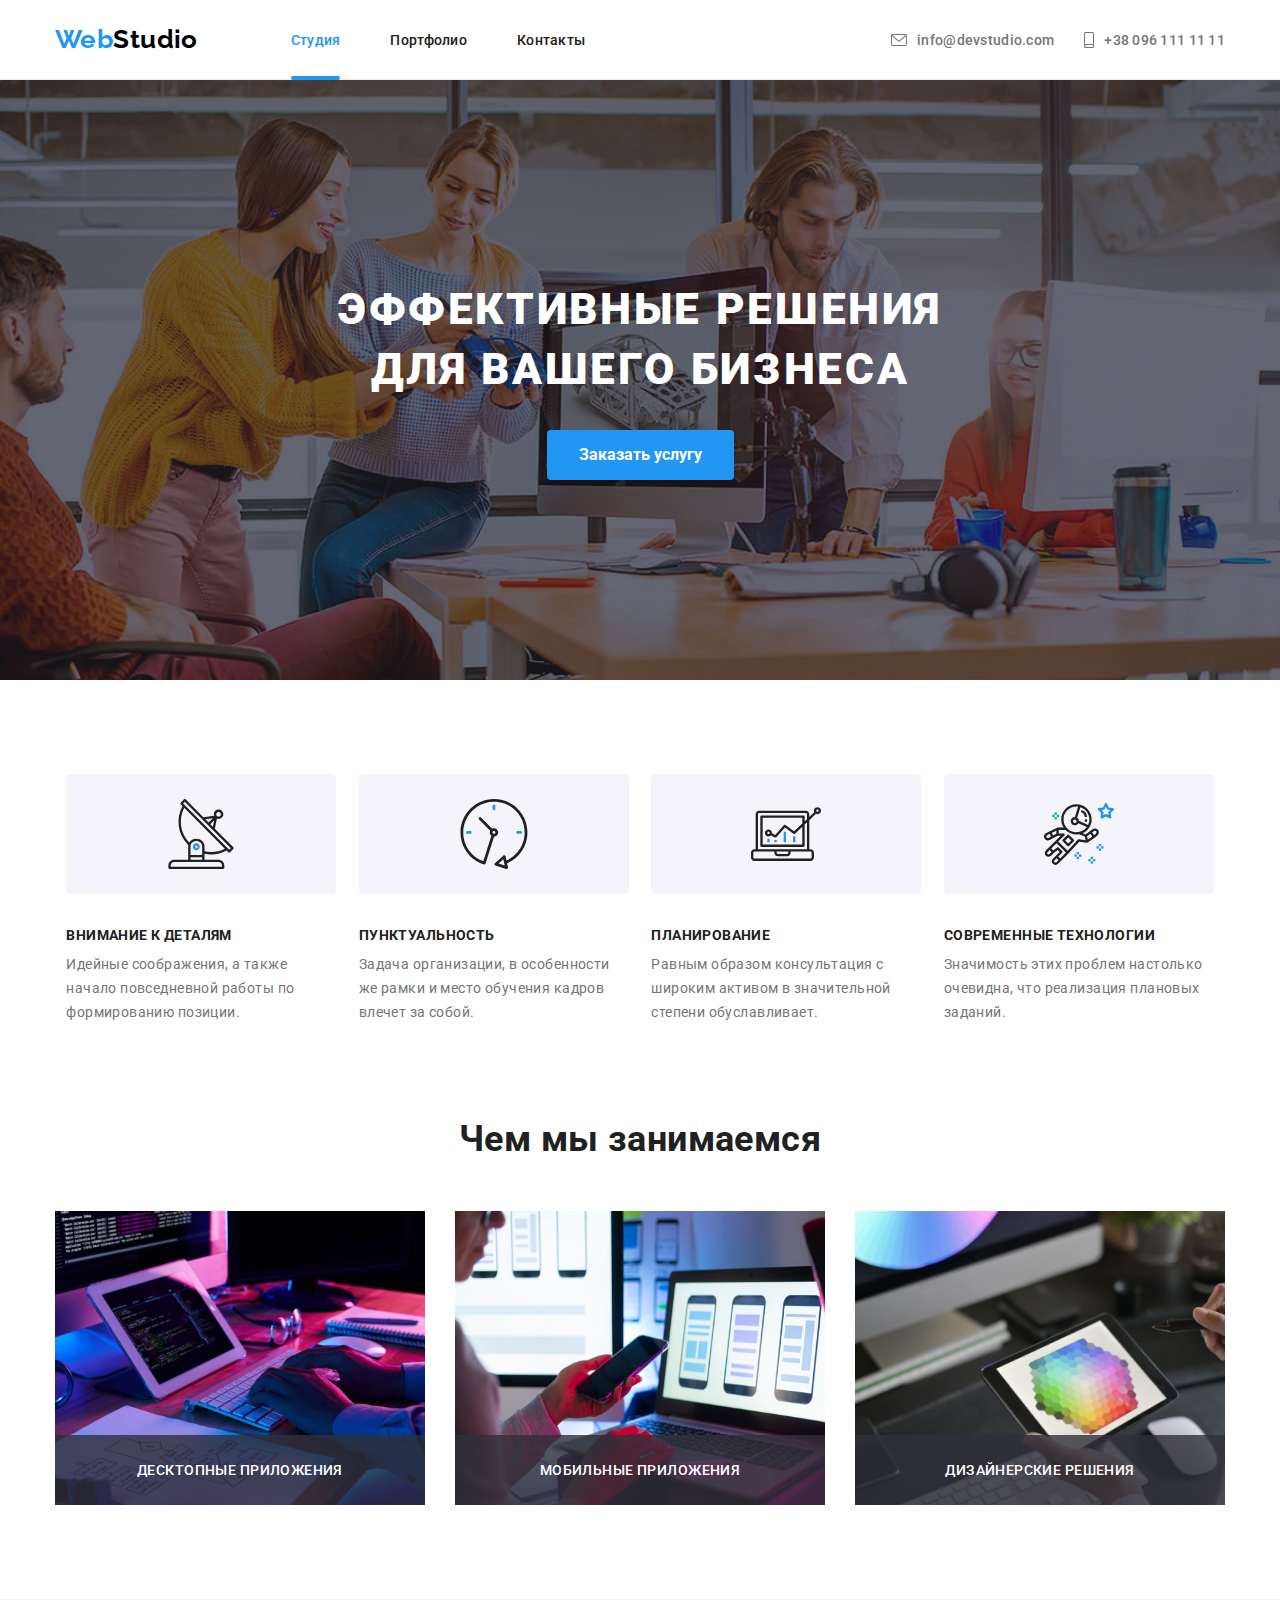
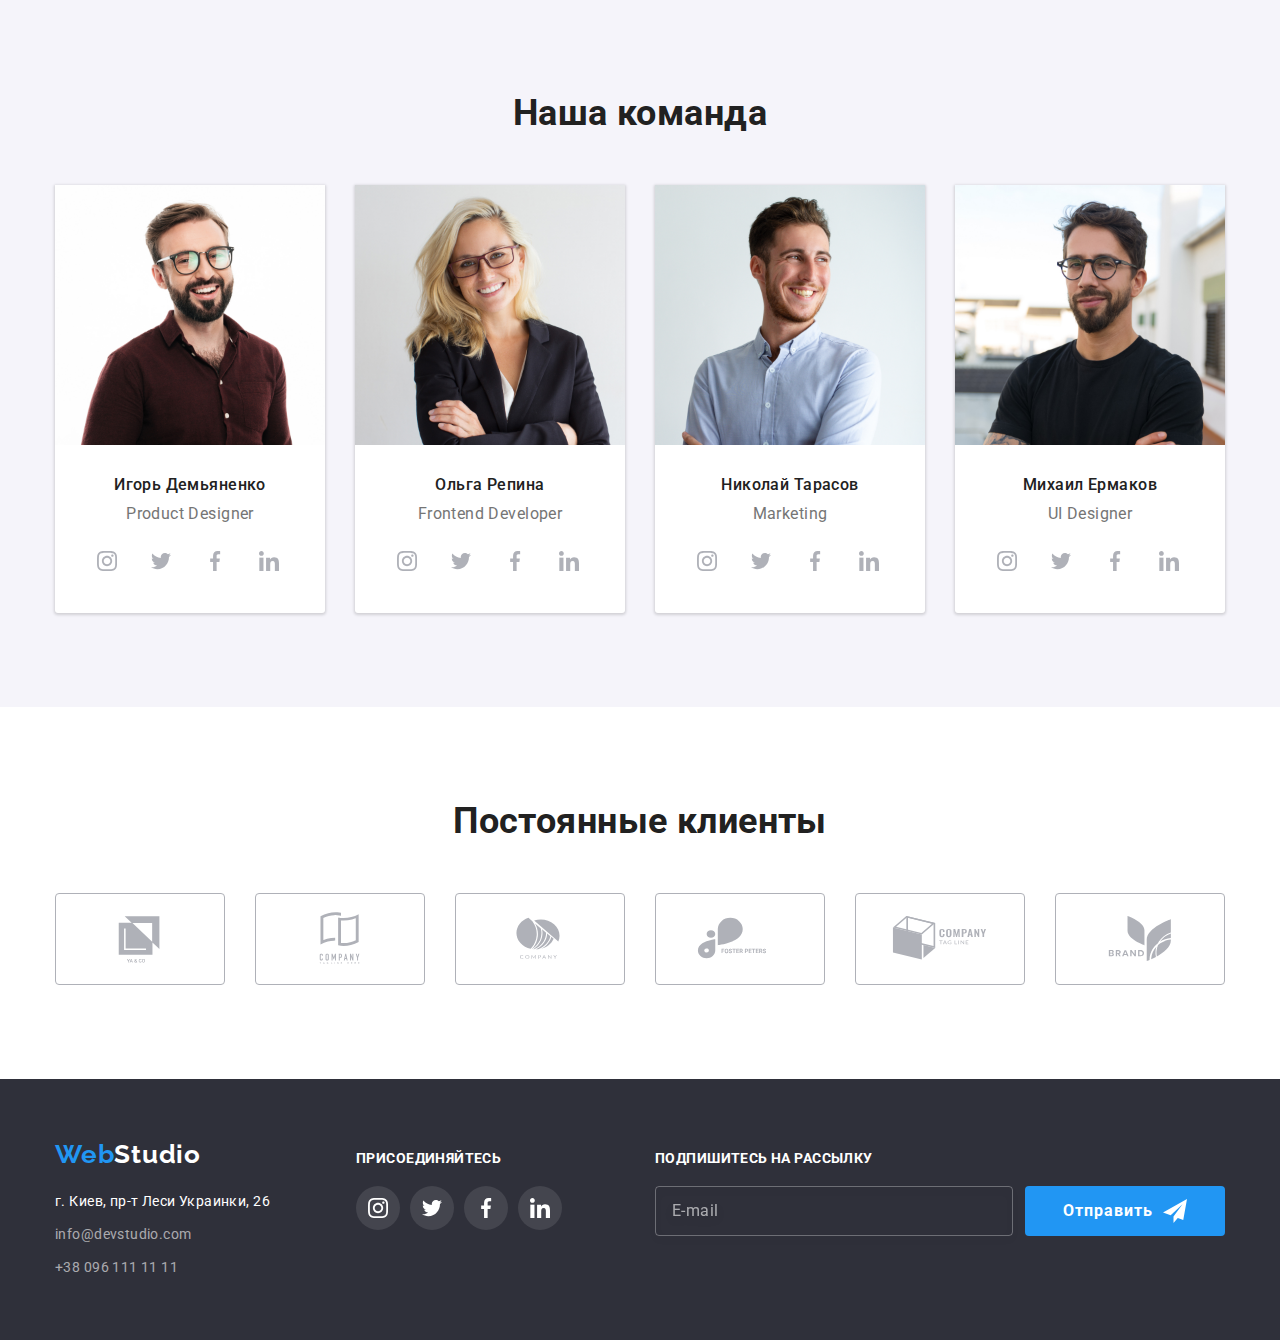
==== index.html @ 0149a763 "ДЗ№7" ====
<!DOCTYPE html>
<html lang="ru">
   <head>
      <meta charset="UTF-8" />
      <meta http-equiv="X-UA-Compatible" content="IE=edge" />
      <meta name="viewport" content="width=device-width, initial-scale=1.0" />
      <title>studio</title>
      <link rel="stylesheet" href="css/modern-normalize.css" />
      <link rel="preconnect" href="https://fonts.gstatic.com" />
      <link
         href="https://fonts.googleapis.com/css2?family=Raleway:wght@700&family=Roboto:wght@400;500;700;900&display=swap"
         rel="stylesheet"
      />

      <link rel="stylesheet" href="css/style.css" />
   </head>

   <body>
      <!--HEADER-->
      <header class="header-part">
         <div class="container">
            <!--logo WebStudio and Site navigation-->

            <a class="logo-link" href=""
               ><span class="blue-logo-part">Web</span>Studio</a
            >

            <nav>
               <ul class="navigation-list">
                  <li>
                     <a href="" class="active pseudo">Студия</a>
                  </li>

                  <li>
                     <a href="./portfolio.html">Портфолио</a>
                  </li>
                  <li>
                     <a href="#contacts">Контакты</a>
                  </li>
               </ul>
            </nav>
            <!--contacts-->

            <ul class="contacts-list">
               <li class="contacts-list-item">
                  <a href="mailto:info@devstudio.com" class="contacts-list-link"
                     ><svg class="contact-icon" width="16" height="12">
                        <use
                           href="./images/symbol-defs.svg#icon-mail"
                        ></use></svg
                     >info@devstudio.com</a
                  >
               </li>
               <li class="contacts-list-item">
                  <a href="tel:+380961111111" class="contacts-list-link"
                     ><svg class="contact-icon" width="10" height="16">
                        <use
                           href="./images/symbol-defs.svg#icon-smartphone"
                        ></use></svg
                     >+38 096 111 11 11</a
                  >
               </li>
            </ul>
         </div>
      </header>

      <!--MAIN-->
      <!--hero-->
      <main>
         <section class="hero-part">
            <div class="container">
               <h1 class="hero-header">
                  Эффективные решения для вашего бизнеса
               </h1>
               <button class="hero-button" type="button" data-modal-open>
                  Заказать услугу
               </button>
            </div>
         </section>

         <section class="features-part">
            <div class="container">
               <!--feature list-->
               <h2 class="visually-hidden">Особенности</h2>
               <!--заголовок скрыть в оформлении-->
               <ul>
                  <li>
                     <svg class="contact-icon" width="270" height="120">
                        <use href="./images/symbol-defs.svg#icon-antena"></use>
                     </svg>
                     <h3>Внимание к деталям</h3>
                     <p>
                        Идейные соображения, а также начало повседневной работы
                        по формированию позиции.
                     </p>
                  </li>
                  <li>
                     <svg class="contact-icon" width="270" height="120">
                        <use href="./images/symbol-defs.svg#icon-clock"></use>
                     </svg>
                     <h3>Пунктуальность</h3>
                     <p>
                        Задача организации, в особенности же рамки и место
                        обучения кадров влечет за собой.
                     </p>
                  </li>
                  <li>
                     <svg class="contact-icon" width="270" height="120">
                        <use href="./images/symbol-defs.svg#icon-laptop"></use>
                     </svg>
                     <h3>Планирование</h3>
                     <p>
                        Равным образом консультация с широким активом в
                        значительной степени обуславливает.
                     </p>
                  </li>
                  <li>
                     <svg class="contact-icon" width="270" height="120">
                        <use
                           href="./images/symbol-defs.svg#icon-astronaut"
                        ></use>
                     </svg>
                     <h3>Современные технологии</h3>
                     <p>
                        Значимость этих проблем настолько очевидна, что
                        реализация плановых заданий.
                     </p>
                  </li>
               </ul>
            </div>
         </section>
         <!--What we do-->
         <section class="business-part">
            <div class="container">
               <h2>Чем мы занимаемся</h2>
               <ul>
                  <li class="business-box">
                     <img
                        src="./images/box1.jpg"
                        width="370"
                        height="294"
                        alt="desk"
                     />
                     <h3>Десктопные приложения</h3>
                  </li>

                  <li class="business-box">
                     <img
                        src="./images/box2.jpeg"
                        width="370"
                        height="294"
                        alt="phone"
                     />
                     <h3>Мобильные приложения</h3>
                  </li>
                  <li class="business-box">
                     <img
                        src="./images/box3.jpg"
                        width="370"
                        height="294"
                        alt="tablet"
                     />
                     <h3>Дизайнерские решения</h3>
                  </li>
               </ul>
            </div>
         </section>
         <!--our team-->
         <section class="our-team">
            <div class="container">
               <h2>Наша команда</h2>
               <ul>
                  <li class="our-team-item">
                     <img
                        src="images/photo1.jpg"
                        width="270"
                        height="260"
                        alt="teammate1"
                     />
                     <div class="card-description">
                        <h3>Игорь Демьяненко</h3>
                        <p>Product Designer</p>
                        <ul>
                           <li class="team-social-item">
                              <a href="" class="team-social-link"
                                 ><svg class="team-social-icon">
                                    <use
                                       href="./images/symbol-defs.svg#icon-instagram"
                                    ></use></svg
                              ></a>
                           </li>
                           <li class="team-social-item">
                              <a href="" class="team-social-link"
                                 ><svg class="team-social-icon">
                                    <use
                                       href="./images/symbol-defs.svg#icon-twitter"
                                    ></use></svg
                              ></a>
                           </li>
                           <li class="team-social-item">
                              <a class="team-social-link" href=""
                                 ><svg class="team-social-icon">
                                    <use
                                       href="./images/symbol-defs.svg#icon-facebook-1"
                                    ></use></svg
                              ></a>
                           </li>
                           <li class="team-social-item">
                              <a href="" class="team-social-link"
                                 ><svg class="team-social-icon">
                                    <use
                                       href="./images/symbol-defs.svg#icon-linkedin"
                                    ></use></svg
                              ></a>
                           </li>
                        </ul>
                     </div>
                  </li>
                  <li class="our-team-item">
                     <img
                        src="images/photo2.jpg"
                        width="270"
                        height="260"
                        alt="teammate2"
                     />
                     <div class="card-description">
                        <h3>Ольга Репина</h3>
                        <p>Frontend Developer</p>
                        <ul>
                           <li class="team-social-item">
                              <a href="" class="team-social-link"
                                 ><svg class="team-social-icon">
                                    <use
                                       href="./images/symbol-defs.svg#icon-instagram"
                                    ></use></svg
                              ></a>
                           </li>
                           <li class="team-social-item">
                              <a href="" class="team-social-link"
                                 ><svg class="team-social-icon">
                                    <use
                                       href="./images/symbol-defs.svg#icon-twitter"
                                    ></use></svg
                              ></a>
                           </li>
                           <li class="team-social-item">
                              <a href="" class="team-social-link"
                                 ><svg class="team-social-icon">
                                    <use
                                       href="./images/symbol-defs.svg#icon-facebook-1"
                                    ></use></svg
                              ></a>
                           </li>
                           <li class="team-social-item">
                              <a href="" class="team-social-link"
                                 ><svg class="team-social-icon">
                                    <use
                                       href="./images/symbol-defs.svg#icon-linkedin"
                                    ></use></svg
                              ></a>
                           </li>
                        </ul>
                     </div>
                  </li>
                  <li class="our-team-item">
                     <img
                        src="images/photo3.jpg"
                        width="270"
                        height="260"
                        alt="teammate3"
                     />
                     <div class="card-description">
                        <h3>Николай Тарасов</h3>
                        <p>Marketing</p>
                        <ul>
                           <li class="team-social-item">
                              <a href="" class="team-social-link"
                                 ><svg class="team-social-icon">
                                    <use
                                       href="./images/symbol-defs.svg#icon-instagram"
                                    ></use></svg
                              ></a>
                           </li>
                           <li class="team-social-item">
                              <a href="" class="team-social-link"
                                 ><svg class="team-social-icon">
                                    <use
                                       href="./images/symbol-defs.svg#icon-twitter"
                                    ></use></svg
                              ></a>
                           </li>
                           <li class="team-social-item">
                              <a href="" class="team-social-link"
                                 ><svg class="team-social-icon">
                                    <use
                                       href="./images/symbol-defs.svg#icon-facebook-1"
                                    ></use></svg
                              ></a>
                           </li>
                           <li class="team-social-item">
                              <a href="" class="team-social-link"
                                 ><svg class="team-social-icon">
                                    <use
                                       href="./images/symbol-defs.svg#icon-linkedin"
                                    ></use></svg
                              ></a>
                           </li>
                        </ul>
                     </div>
                  </li>
                  <li class="our-team-item">
                     <img
                        src="images/photo4.jpg"
                        width="270"
                        height="260"
                        alt="teammate4"
                     />
                     <div class="card-description">
                        <h3>Михаил Ермаков</h3>
                        <p>UI Designer</p>
                        <ul>
                           <li class="team-social-item">
                              <a href="" class="team-social-link"
                                 ><svg class="team-social-icon">
                                    <use
                                       href="./images/symbol-defs.svg#icon-instagram"
                                    ></use></svg
                              ></a>
                           </li>
                           <li class="team-social-item">
                              <a href="" class="team-social-link"
                                 ><svg class="team-social-icon">
                                    <use
                                       href="./images/symbol-defs.svg#icon-twitter"
                                    ></use></svg
                              ></a>
                           </li>
                           <li class="team-social-item">
                              <a href="" class="team-social-link"
                                 ><svg class="team-social-icon">
                                    <use
                                       href="./images/symbol-defs.svg#icon-facebook-1"
                                    ></use></svg
                              ></a>
                           </li>
                           <li class="team-social-item">
                              <a href="" class="team-social-link"
                                 ><svg class="team-social-icon">
                                    <use
                                       href="./images/symbol-defs.svg#icon-linkedin"
                                    ></use></svg
                              ></a>
                           </li>
                        </ul>
                     </div>
                  </li>
               </ul>
            </div>
         </section>
         <section class="customers">
            <div class="container">
               <h2>Постоянные клиенты</h2>
               <ul>
                  <li>
                     <a href=""
                        ><svg class="customer-icon">
                           <use
                              href="./images/symbol-defs.svg#icon-company1"
                           ></use></svg
                     ></a>
                  </li>
                  <li>
                     <a href=""
                        ><svg class="customer-icon">
                           <use
                              href="./images/symbol-defs.svg#icon-company2"
                           ></use></svg
                     ></a>
                  </li>

                  <li>
                     <a href=""
                        ><svg class="customer-icon">
                           <use
                              href="./images/symbol-defs.svg#icon-company3"
                           ></use></svg
                     ></a>
                  </li>

                  <li>
                     <a href=""
                        ><svg class="customer-icon">
                           <use
                              href="./images/symbol-defs.svg#icon-company4"
                           ></use></svg
                     ></a>
                  </li>

                  <li>
                     <a href=""
                        ><svg class="customer-icon">
                           <use
                              href="./images/symbol-defs.svg#icon-company5"
                           ></use></svg
                     ></a>
                  </li>

                  <li>
                     <a href=""
                        ><svg class="customer-icon">
                           <use
                              href="./images/symbol-defs.svg#icon-company6"
                           ></use></svg
                     ></a>
                  </li>
               </ul>
            </div>
         </section>
      </main>
      <!--SITE FOOTER-->
      <footer class="footer-part">
         <div class="container">
            <div class="container-logo-address">
               <a class="logo-link-footer" href=""
                  ><span class="blue-logo-part">Web</span>Studio</a
               >

               <!--address section footer-->

               <address id="contacts">
                  <ul>
                     <li class="footer-addres-list">
                        <a class="white" href="">
                           г. Киев, пр-т Леси Украинки, 26</a
                        >
                     </li>
                     <li class="footer-addres-list">
                        <a href="mailto:info@devstudio.com"
                           >info@devstudio.com</a
                        >
                     </li>
                     <li class="footer-addres-list">
                        <a href="tel:+380961111111">+38 096 111 11 11</a>
                     </li>
                  </ul>
               </address>
            </div>
            <div class="container-sociallink">
               <p>присоединяйтесь</p>
               <ul>
                  <li>
                     <a class="container-sociallink-link" href=""
                        ><svg class="social-link">
                           <use
                              href="./images/symbol-defs.svg#icon-instagram"
                           ></use></svg
                     ></a>
                  </li>
                  <li>
                     <a class="container-sociallink-link" href=""
                        ><svg class="social-link">
                           <use
                              href="./images/symbol-defs.svg#icon-twitter"
                           ></use></svg
                     ></a>
                  </li>
                  <li>
                     <a class="container-sociallink-link" href=""
                        ><svg class="social-link">
                           <use
                              href="./images/symbol-defs.svg#icon-facebook-1"
                           ></use></svg
                     ></a>
                  </li>
                  <li>
                     <a class="container-sociallink-link" href=""
                        ><svg class="social-link">
                           <use
                              href="./images/symbol-defs.svg#icon-linkedin"
                           ></use></svg
                     ></a>
                  </li>
               </ul>
            </div>
            <div class="footer-form">
               <p>Подпишитесь на рассылку</p>
               <div class="footer-form-item">
                  <input type="email" name="mail" placeholder="E-mail" />
                  <button type="submit" class="footer-form-submit">
                     Отправить<svg
                        class="footer-form-icon"
                        width="24"
                        height="24"
                     >
                        <use
                           href="./images/symbol-defs.svg#icon-icon-send"
                        ></use>
                     </svg>
                  </button>
               </div>
            </div>
         </div>
      </footer>
      <!--SITE Modal form-->
      <div class="backdrop is-hidden" data-modal>
         <div class="modal">
            <button class="modal-button" type="button" data-modal-close>
               <svg class="close-icon" width="18" height="18">
                  <use
                     href="./images/symbol-defs.svg#icon-close-black-18dp-2-1"
                  ></use>
               </svg>
            </button>

            <p>Оставьте свои данные, мы вам перезвоним</p>
            <form action="#" class="modal-form">
               <label class="form-field"
                  >Имя
                  <input class="input-row" type="text" name="username" /><svg
                     class="form-icon"
                     width="12"
                     height="12"
                  >
                     <use
                        href="./images/symbol-defs.svg#icon-person"
                     ></use></svg
               ></label>

               <label class="form-field"
                  >Телефон
                  <input
                     class="input-row"
                     type="tel"
                     name="phone"
                     required /><svg class="form-icon" width="13" height="13">
                     <use href="./images/symbol-defs.svg#icon-phone"></use></svg
               ></label>

               <label class="form-field"
                  >Почта
                  <input class="input-row" type="email" name="mail" /><svg
                     class="form-icon"
                     width="15"
                     height="12"
                  >
                     <use href="./images/symbol-defs.svg#icon-mail2"></use></svg
               ></label>

               <label class="form-field"
                  >Комментарий
                  <textarea
                     class="comment"
                     name="comment"
                     rows="6"
                     placeholder="Введите текст"
                  ></textarea>
               </label>
               <label class="form-field check-item"
                  ><input class="check-box" type="checkbox" name="check-box" />
                  <svg class="check-icon" width="16" height="15">
                     <use href="./images/symbol-defs.svg#icon-icon-check"></use>
                  </svg>
                  Соглашаюсь с рассылкой и принимаю<a href="#"
                     >Условия договора</a
                  ></label
               >

               <button type="submit" class="hero-button submit">
                  Отправить
               </button>
            </form>
         </div>
      </div>
      <script src="./js/modal.js" type="module"></script>
   </body>
</html>
---- css/style.css ----
:root {
   --main-color: #fff;
   --main-text-color: #212121;
   --second-text-color: #757575;
   --special-color: #2196f3;
   --main-font: "Roboto", sans-serif;
   --bg-hero-footer: #2f303a;
   --bg-team-filter: #f5f4fa;
   --basic-card-gap: 30px;
}
body {
   font-family: var(--main-font);
   font-size: 14px;
   line-height: 1.142;
   font-weight: 400;
   letter-spacing: 0.03em;
   color: var(--main-text-color);
   background: var(--main-color);
}

/* контейнеры всех секций */
.container {
   width: 1200px;
   margin: 0 auto;
   padding: 0 15px;
   display: flex;
}
.hero-part .container,
.business-part .container,
.our-team .container,
.customers .container,
.portfolio-content .container {
   flex-direction: column;
}
/* убирает зазор делая картинки элементом:block
    для our team и pattern list */
img {
   display: block;
   max-width: 100%;
}
/* шапка сайта */
.header-part {
   height: 80px;
   border-bottom: 1px solid #ececec;
}
/* логотип сайта */

/* голубая часть логотипа сайта */
.blue-logo-part {
   color: var(--special-color);
   font-family: "Raleway";
}
/* стилизация логотипа сайта */
.logo-link {
   text-decoration: none;
   color: #000;
   font-family: "Raleway";
   font-weight: 700;
   font-size: 26px;
   line-height: 1.192;
   letter-spacing: inherit;
   padding: 24px 0 25px 0;
}
/* навигация сайта */

.navigation-list {
   width: 294px;
   margin-left: 93px;
}

.navigation-list li:not(:last-child) {
   margin-right: 50px;
}

.contacts-list {
   margin-left: auto;
}

.contacts-list li:last-child {
   margin-left: 30px;
}

.contact-icon {
   display: inline-block;
   margin-right: 10px;
   fill: currentColor;
}

/* список навигации и список контактов*/
.header-part ul {
   display: flex;
}
/* стилизации ссылок навигации и контактов*/
.navigation-list a {
   position: relative;
   content: "";
   display: block;
   font-weight: 500;
   font-size: inherit;
   line-height: 1.142;
   letter-spacing: 0.02em;
   color: var(--main-text-color);
   text-decoration: none;
   padding: 32px 0 32px 0;
   transition-property: color;
   transition-duration: 250ms;
   transition-timing-function: cubic-bezier(0.4, 0, 0.2, 1);
}
.contacts-list-link {
   display: flex;
   align-items: center;
   text-decoration: none;
   font-weight: 500;
   font-size: inherit;
   line-height: 1.142;
   letter-spacing: 0.02em;
   color: var(--second-text-color);
   padding: 32px 0;
   transition-property: color;
   transition-duration: 250ms;
   transition-timing-function: cubic-bezier(0.4, 0, 0.2, 1);
}
.active::after {
   position: absolute;
   content: "";
   top: 76px;
   left: 0;
   width: 100%;
   height: 4px;
   border-radius: 2px;
   background: var(--special-color);
}

.navigation-list a:hover,
.contacts-list-link:hover,
.navigation-list a:focus,
.contacts-list-link:focus,
a.active {
   color: var(--special-color);
}

/* оформление страницы studio */
/* Hero сайта */
.hero-part {
   height: 600px;
   max-width: 1600px;
   margin: 0 auto;
   background: var(--bg-hero-footer);
   background-image: linear-gradient(
         to right,
         rgba(47, 48, 58, 0.4),
         rgba(47, 48, 58, 0.4)
      ),
      url(../images/Img.jpg);
   background-repeat: no-repeat;
   background-size: cover;
   background-position: center;
   padding: 200px 0 200px 0;
}

.hero-header {
   width: 696px;
   color: var(--main-color);
   font-size: 44px;
   font-weight: 900;
   line-height: 1.36;
   text-align: center;
   text-transform: uppercase;
   letter-spacing: 0.06em;
   margin-left: auto;
   margin-right: auto;
   margin-bottom: var(--basic-card-gap);
}

.hero-button {
   display: block;
   margin: 0 auto;
   font-family: inherit;
   color: var(--main-color);
   font-weight: 700;
   font-size: 16px;
   line-height: 1.875;
   letter-spacing: 0.06;
   background: var(--special-color);
   box-shadow: 0px 4px 4px rgba(0, 0, 0, 0.15);
   border-radius: 4px;
   border: 0;
   padding: 10px 32px;
}
.hero-button:hover {
   cursor: pointer;
}
/* модальное окно*/
.backdrop.is-hidden {
   visibility: hidden;
   pointer-events: none;
   opacity: 0;
   transition: opacity 250ms cubic-bezier(0.4, 0, 0.2, 1),
      visibility 250ms cubic-bezier(0.4, 0, 0.2, 1);
}
.backdrop {
   position: fixed;
   top: 0;
   left: 0;
   width: 100%;
   height: 100%;
   background: #00000033;
   visibility: visible;
   z-index: 2;
   opacity: 1;
   transition: opacity 250ms cubic-bezier(0.4, 0, 0.2, 1);
}
.backdrop.is-hidden .modal {
   transform: translate(50%, 50%) scale(0, 3);
}
.modal {
   position: absolute;
   top: 50%;
   left: 50%;
   min-width: 528px;
   min-height: 581px;
   background: var(--main-color);
   box-shadow: 0px 1px 3px rgba(0, 0, 0, 0.12), 0px 1px 1px rgba(0, 0, 0, 0.14),
      0px 2px 1px rgba(0, 0, 0, 0.2);
   border-radius: 4px;
   transform: translate(-50%, -50%) scale(1);
   transition: transform 250ms cubic-bezier(0.4, 0, 0.2, 1);
   padding: 40px;
}
.modal-button {
   display: block;
   position: fixed;
   top: 8px;
   right: 8px;
   width: 30px;
   height: 30px;
   border-radius: 50%;
   border: 1px solid #0000001a;
   padding: 5px;
   transition: color 250ms cubic-bezier(0.4, 0, 0.2, 1);
}
.modal-button:hover,
.modal-button:focus {
   cursor: pointer;
   color: var(--special-color);
}
.close-icon {
   fill: currentColor;
}
.modal p {
   font-weight: 700;
   font-size: 20px;
   line-height: 1.15;
   text-align: center;
   letter-spacing: 0.03em;
   color: var(--main-text-color);
}
.modal-form {
   width: 448px;
   margin-top: 12px;
   margin-left: auto;
   margin-right: auto;
}

.form-field {
   position: relative;
   content: "";
   margin-bottom: 12px;
   display: flex;
   flex-direction: column;
}
.form-field:nth-child(4) {
   margin-bottom: 20px;
}

.form-field.check-item {
   display: flex;
   flex-direction: row;
   margin-bottom: 30px;
   align-items: center;
   justify-content: center;
}
.form-field .check-box {
   -webkit-appearance: none;
   -moz-appearance: none;
   appearance: none;
}
label {
   font-size: 12px;
   line-height: 1.166;
   letter-spacing: 0.01em;
   color: var(--second-text-color);
}
label.check-item {
   display: block;
   font-size: 14px;
   line-height: 1.714;
   letter-spacing: 0.03em;
   color: var(--second-text-color);
}
.form-field .check-box:checked + .check-icon {
   background-color: var(--special-color);
   border: none;
   cursor: pointer;
}
.check-icon {
   display: inline-block;
   border: 2px solid var(--main-text-color);
   border-radius: 4px;
   margin-right: 7px;
}
.check-icon:hover,
.check-icon:focus {
   border-color: var(--special-color);
   cursor: pointer;
}
.form-field a {
   color: var(--special-color);
   margin-left: 3px;
}
.form-field .input-row {
   margin-top: 4px;
   height: 40px;
   font-size: 14px;
   border: 1px solid #21212133;
   border-radius: 4px;
   padding: 12px 42px;
   transition: border 250ms cubic-bezier(0.4, 0, 0.2, 1);
   transition: outline-color 250ms cubic-bezier(0.4, 0, 0.2, 1);
}

.form-icon {
   position: absolute;
   content: "";
   top: 67%;
   left: 17px;
   transform: translateY(-67%);
   color: var(--main-text-color);
   fill: currentColor;
   transition: color 250ms cubic-bezier(0.4, 0, 0.2, 1);
}
.form-field .comment {
   margin-top: 4px;
   font-size: 14px;
   border: 1px solid #21212133;
   border-radius: 4px;
   resize: none;
   padding: 12px 16px;
   transition: border 250ms cubic-bezier(0.4, 0, 0.2, 1),
      outline-color 250ms cubic-bezier(0.4, 0, 0.2, 1);
}
.form-field textarea::placeholder {
   font-size: 12px;
   line-height: 1.166;
   letter-spacing: 0.01em;
   color: #75757580;
}
.form-field input:hover + .form-icon,
.form-field input:focus + .form-icon {
   color: var(--special-color);
}

.form-field .input-row:hover,
.form-field .input-row:focus,
.form-field textarea:hover,
.form-field textarea:focus {
   border: 1px solid var(--special-color);
   outline-color: var(--special-color);
   cursor: pointer;
}
.submit {
   padding: 10px 55px;
   letter-spacing: 0.06em;
}

/* Секция "особености работы" */
.features-part {
   padding: 94px 0 94px 0;
}
/*  скрытый заголовок */
.visually-hidden {
   position: fixed;
   width: 1px;
   height: 1px;
   margin: -1;
   clip: rect(0 0 0 0);
}
.features-part ul {
   width: 100%;
   display: inherit;
   justify-content: space-around;
}
.features-part li {
   width: 270px;
}

.features-part h3 {
   text-transform: uppercase;
   font-size: inherit;
   font-weight: 700;
   line-height: inherit;
   margin-top: var(--basic-card-gap);
}
.features-part p {
   margin-top: 10px;
   line-height: 1.714;
   letter-spacing: 0.03em;
   color: var(--second-text-color);
}
/* секция Чем мы занимаемся */
.business-part {
   padding: 0px 0 94px 0;
}

.business-part h2 {
   font-weight: bold;
   font-size: 36px;
   line-height: 1.166;
   text-align: center;
}
.business-part ul {
   display: flex;
   margin-top: 50px;
}
.business-part li:not(:last-child) {
   margin-right: var(--basic-card-gap);
}
.business-box {
   position: relative;
   z-index: 1;
}
.business-box h3 {
   position: absolute;
   bottom: 0;
   left: 0;
   display: flex;
   justify-content: center;
   align-items: center;
   width: 100%;
   height: 70px;
   font-weight: 500;
   font-size: 14px;
   line-height: inherit;
   letter-spacing: 0.03em;
   text-transform: uppercase;
   color: var(--main-color);
   background: rgba(47, 48, 58, 0.8);
}
/* секция Наша команда */
.our-team {
   background-color: var(--bg-team-filter);
   padding: 94px 0 94px 0;
}

.our-team h2 {
   font-weight: bold;
   font-size: 36px;
   line-height: 1.166;
   text-align: center;
   letter-spacing: inherit;
}
.our-team ul {
   display: flex;
   margin-top: 50px;
}
.our-team-item {
   background-color: var(--main-color);
   border-radius: 0px 0px 3px 3px;
   box-shadow: 0 1px 3px 1px rgba(0, 0, 0, 0.15);
   margin-right: var(--basic-card-gap);
}
.our-team-item:last-child {
   margin-right: 0;
}
.card-description {
   padding: 30px;
}
.our-team h3 {
   font-weight: 500;
   font-size: 16px;
   text-align: center;
   line-height: 1.187;
   letter-spacing: inherit;
}
.our-team p {
   font-size: 16px;
   letter-spacing: inherit;
   text-align: center;
   line-height: 1.187;
   margin-top: 10px;
   color: var(--second-text-color);
}
.card-description ul {
   margin-top: 16px;
}
.team-social-item:not(:last-child) {
   margin-right: 10px;
}
.team-social-link {
   display: flex;
   justify-content: center;
   align-items: center;
   border-radius: 50%;
   color: rgba(175, 177, 184, 1);
   width: 44px;
   height: 44px;
   transition-property: background-color, color;
   transition-duration: 250ms;
   transition-timing-function: cubic-bezier(0.4, 0, 0.2, 1);
}
.team-social-link:hover,
.team-social-link:focus {
   background-color: var(--special-color);
   color: var(--main-color);
}
.team-social-icon {
   height: 20px;
   width: 20px;
   fill: currentColor;
}

/* секция клиенты */
.customers {
   padding: 94px 0 94px 0;
}
.customers h2 {
   font-weight: bold;
   font-size: 36px;
   line-height: 1.166;
   text-align: center;
   letter-spacing: inherit;
}
.customers ul {
   display: flex;
   margin-top: 50px;
}
.customers li:not(:last-child) {
   margin-right: var(--basic-card-gap);
}
.customers a {
   display: flex;
   justify-content: center;
   align-items: center;
   width: 170px;
   height: 92px;
   border-radius: 4px;
   color: rgba(175, 177, 184, 1);
   border: 1px solid rgba(175, 177, 184, 1);
   transition-property: border, color;
   transition-duration: 250ms;
   transition-timing-function: cubic-bezier(0.4, 0, 0.2, 1);
}
.customer-icon {
   width: 106px;
   height: 60px;
   fill: currentColor;
}
.customers a:hover,
.customers a:focus {
   border: 1px solid var(--special-color);
   color: var(--special-color);
}

/* секция подвал сайта */
.footer-part {
   background-color: var(--bg-hero-footer);
   padding: 60px 0;
}
.footer-part .container {
   align-items: baseline;
}
.container-logo-address {
   width: 231px;
}
.logo-link-footer {
   text-decoration: none;
   color: var(--main-color);
   font-family: "Raleway";
   font-weight: 700;
   font-size: 26px;
   line-height: 1.192;
   letter-spacing: 0.03em;
}
.footer-part ul {
   margin-top: 20px;
}
.footer-addres-list:not(:last-child) {
   margin-bottom: 9px;
}

.footer-part ul a {
   color: #ffffff99;
   font-style: normal;
   line-height: 1.714;
   letter-spacing: inherit;
   text-decoration: none;
   transition-property: color;
   transition-duration: 250ms;
   transition-timing-function: cubic-bezier(0.4, 0, 0.2, 1);
}
.footer-addres-list .white {
   color: var(--main-color);
}
.footer-part ul a:focus,
.footer-part ul a:hover {
   color: var(--special-color);
}
.container-sociallink {
   margin-left: 70px;
}
.container-sociallink p {
   font-weight: 700;
   font-size: inherit;
   line-height: inherit;
   letter-spacing: inherit;
   text-transform: uppercase;
   color: var(--main-color);
}
.container-sociallink ul {
   display: flex;
   margin-top: 20px;
}

.container-sociallink li:not(:last-child) {
   margin-right: 10px;
}

.container-sociallink .container-sociallink-link {
   display: flex;
   justify-content: center;
   align-items: center;
   border-radius: 50%;
   background-color: #ffffff1a;
   width: 44px;
   height: 44px;
   transition-property: background-color;
   transition-duration: 250ms;
   transition-timing-function: cubic-bezier(0.4, 0, 0.2, 1);
}
.container-sociallink .container-sociallink-link:hover,
.container-sociallink .container-sociallink-link:focus {
   background-color: var(--special-color);
}
.social-link {
   height: 20px;
   width: 20px;
   fill: var(--main-color);
}
.footer-form {
   margin-left: 93px;
}
.footer-form-item {
   display: flex;
   align-items: baseline;
}
.footer-form p {
   font-weight: 700;
   font-size: inherit;
   line-height: inherit;
   letter-spacing: inherit;
   text-transform: uppercase;
   color: var(--main-color);
}
.footer-form input {
   width: 358px;
   height: 50px;
   border: 1px solid #ffffff4d;
   border-radius: 4px;
   filter: drop-shadow(0px 4px 4px rgba(0, 0, 0, 0.15));
   background-color: inherit;
   color: var(--main-color);
   font-size: 16px;
   margin-top: 20px;
   padding: 0 16px;
}
.footer-form input::placeholder {
   font-size: 16px;
   line-height: 1.25;
   display: flex;
   align-items: center;
   letter-spacing: 0.03em;
   color: #ffffff99;
}
.footer-form-submit {
   padding: 10px 38px;
   background-color: var(--special-color);
   display: flex;
   align-items: center;
   text-align: center;
   font-family: inherit;
   color: var(--main-color);
   font-weight: 700;
   font-size: 16px;
   line-height: 1.875;
   letter-spacing: 0.06em;
   border-radius: 4px;
   border: none;
   margin-left: 12px;
}
.footer-form-icon {
   margin-left: 10px;
}
.footer-form-submit:hover {
   cursor: pointer;
}

/* оформление страницы portfolio */
/* оформление header и footer обоих страниц одинаково  */
.portfolio-content {
   padding: 94px 0;
}

.filter-list {
   justify-content: center;
   margin-bottom: 50px;
   display: flex;
}
.filter-list li:not(:last-child) {
   margin-right: 8px;
}

.filter-list .filter-link-blue {
   background-color: var(--special-color);
   color: var(--main-color);
}
.filter-button {
   padding: 6px 22px;
   background-color: var(--bg-team-filter);
   font-size: 16px;
   font-weight: 500;
   letter-spacing: inherit;
   line-height: 1.625;
   border: 0;
   border-radius: 4px;
   color: var(--main-text-color);
   transition-property: box-shadow, color, background-color;
   transition-duration: 250ms;
   transition-timing-function: cubic-bezier(0.4, 0, 0.2, 1);
}

.filter-list button:hover,
.filter-list button:focus {
   background-color: var(--special-color);
   color: var(--main-color);
   box-shadow: 1px 3px 1px 0px #0000004d;
   cursor: pointer;
}
/* примеры страницы Portfolio */
.pattern-list {
   margin-top: calc(-1 * var(--basic-card-gap));
   margin-left: calc(-1 * var(--basic-card-gap));
   display: flex;
   flex-basis: calc(100% / 3 -30px);
   flex-wrap: wrap;
}
.pattern-list a {
   display: block;
   text-decoration: none;
   transition-property: box-shadow;
   transition-duration: 250ms;
   transition-timing-function: cubic-bezier(0.4, 0, 0.2, 1);
}
.pattern-list a:hover,
.pattern-list a:focus {
   box-shadow: 0px 1px 1px #0000001f, 0px 4px 4px #0000000f,
      1px 4px 6px #00000029;
}
.pattern-list li {
   background-color: var(--main-color);
   margin-left: var(--basic-card-gap);
   margin-top: var(--basic-card-gap);
}
.pattern-thumb {
   position: relative;
   overflow: hidden;
}

.pattern-link:hover .pattern-overlay,
.pattern-link:focus .pattern-overlay {
   opacity: 1;
   transform: translate(-50%, -50%);
}
.pattern-overlay {
   position: absolute;
   top: 50%;
   left: 50%;
   transform: translate(-50%, 50%);
   width: 100%;
   height: 100%;
   background: rgba(33, 150, 243, 0.9);
   opacity: 0;
   transition-property: opacity, transform;
   transition-duration: 250ms;
   transition-timing-function: cubic-bezier(0.4, 0, 0.2, 1);
}
.pattern-overlay .overlay-text {
   position: absolute;
   top: 50%;
   left: 50%;
   transform: translate(-50%, -50%);
   width: 322px;
   height: 168px;
   margin: 0;
   font-size: 18px;
   line-height: 1.555;
   letter-spacing: 0.03em;
   color: var(--main-color);
}

.pattern-card-description {
   padding: 20.43px 24px;
   border-left: 1px solid #eee;
   border-right: 1px solid #eee;
   border-bottom: 1px solid #eee;
}

.pattern-list h3 {
   font-weight: bold;
   font-size: 18px;
   line-height: 2;
   letter-spacing: 0.06em;
   color: var(--main-text-color);
}
.pattern-list p {
   margin-top: 4.09px;
   font-size: 16px;
   line-height: 1.875;
   letter-spacing: 0.03em;
   color: var(--second-text-color);
}
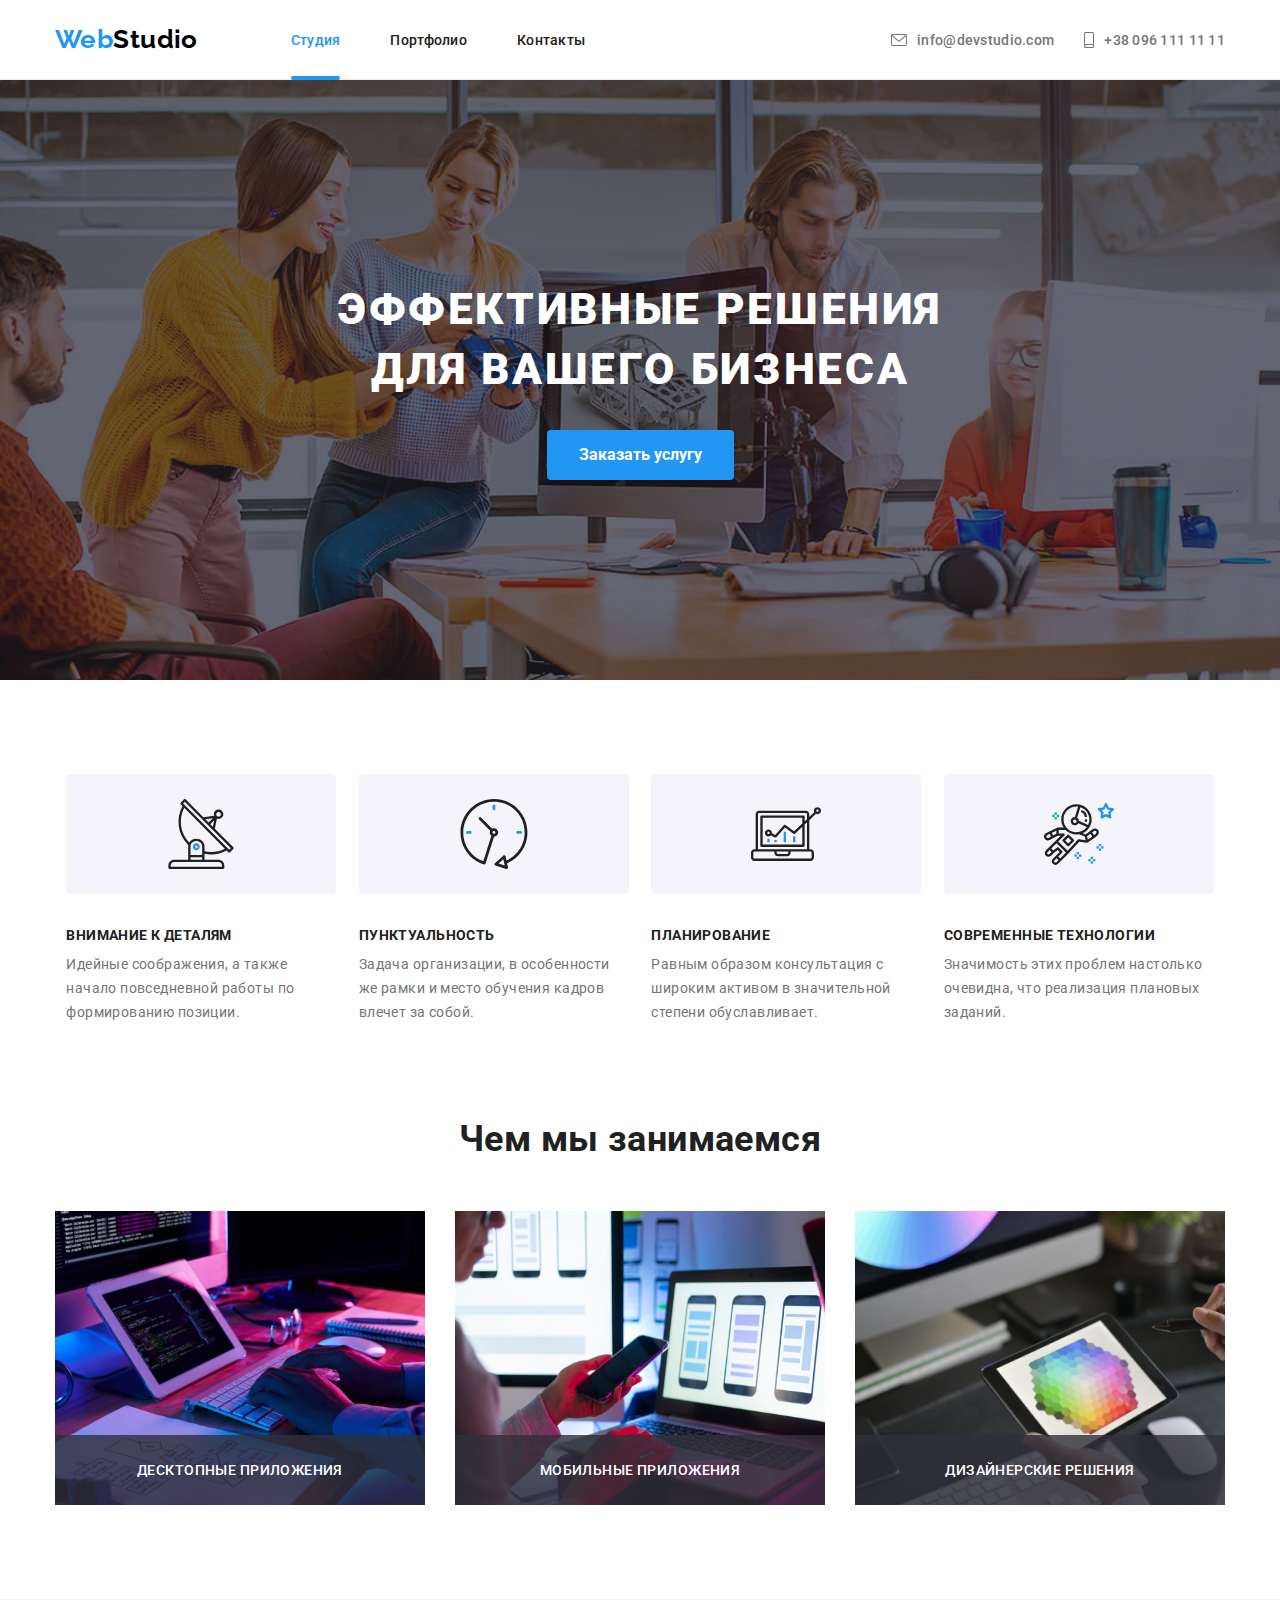
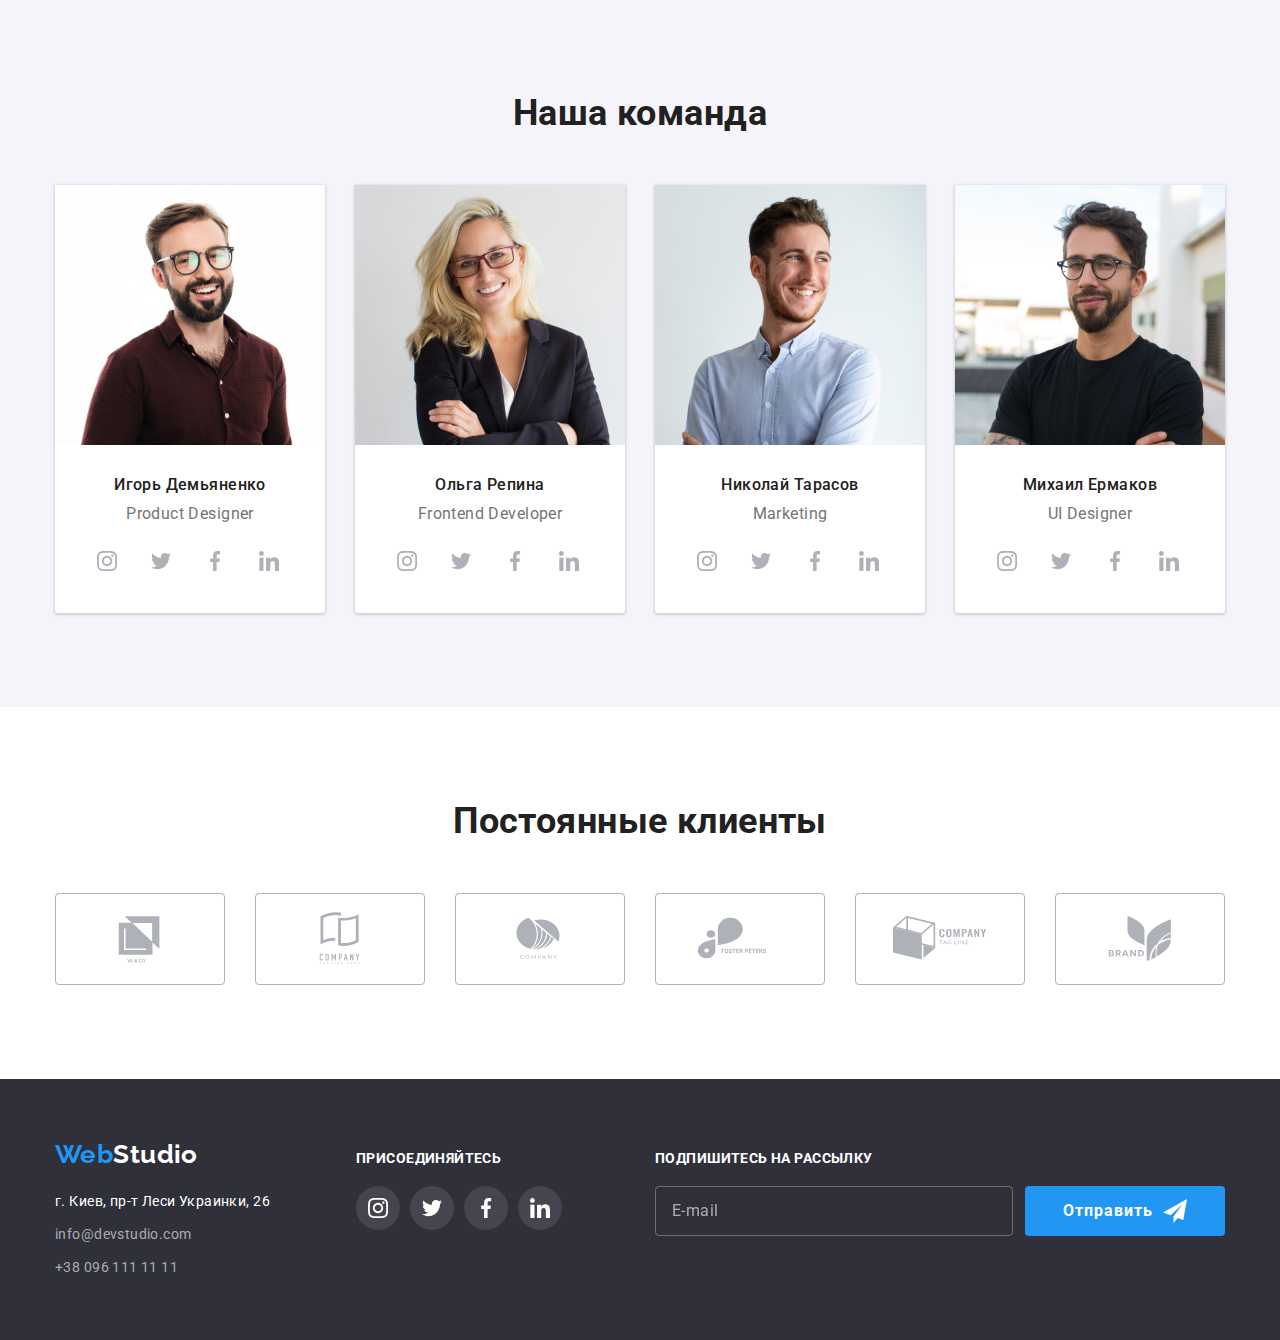
==== commit e244e6b2: "ДЗ№7" ====
--- a/index.html
+++ b/index.html
@@ -17,43 +17,43 @@
 
    <body>
       <!--HEADER-->
-      <header class="header-part">
+      <header class="header">
          <div class="container">
             <!--logo WebStudio and Site navigation-->
 
-            <a class="logo-link" href=""
-               ><span class="blue-logo-part">Web</span>Studio</a
+            <a class="logo" href=""
+               ><span class="logo logo--blue">Web</span>Studio</a
             >
 
-            <nav>
-               <ul class="navigation-list">
-                  <li>
-                     <a href="" class="active pseudo">Студия</a>
-                  </li>
-
-                  <li>
-                     <a href="./portfolio.html">Портфолио</a>
-                  </li>
-                  <li>
-                     <a href="#contacts">Контакты</a>
+            <nav class="nav">
+               <ul class="nav__list">
+                  <li class="nav__item">
+                     <a href="" class="nav__link nav__link--active">Студия</a>
+                  </li>
+
+                  <li class="nav__item">
+                     <a href="./portfolio.html" class="nav__link">Портфолио</a>
+                  </li>
+                  <li class="nav__item">
+                     <a href="#contacts" class="nav__link">Контакты</a>
                   </li>
                </ul>
             </nav>
             <!--contacts-->
 
-            <ul class="contacts-list">
-               <li class="contacts-list-item">
-                  <a href="mailto:info@devstudio.com" class="contacts-list-link"
-                     ><svg class="contact-icon" width="16" height="12">
+            <ul class="contacts">
+               <li class="contacts__item">
+                  <a href="mailto:info@devstudio.com" class="contacts__link"
+                     ><svg class="contacts__icon" width="16" height="12">
                         <use
                            href="./images/symbol-defs.svg#icon-mail"
                         ></use></svg
                      >info@devstudio.com</a
                   >
                </li>
-               <li class="contacts-list-item">
-                  <a href="tel:+380961111111" class="contacts-list-link"
-                     ><svg class="contact-icon" width="10" height="16">
+               <li class="contacts__item">
+                  <a href="tel:+380961111111" class="contacts__link"
+                     ><svg class="contacts__icon" width="10" height="16">
                         <use
                            href="./images/symbol-defs.svg#icon-smartphone"
                         ></use></svg
@@ -67,61 +67,61 @@
       <!--MAIN-->
       <!--hero-->
       <main>
-         <section class="hero-part">
+         <section class="hero">
             <div class="container">
-               <h1 class="hero-header">
+               <h1 class="hero__header">
                   Эффективные решения для вашего бизнеса
                </h1>
-               <button class="hero-button" type="button" data-modal-open>
+               <button class="hero__button" type="button" data-modal-open>
                   Заказать услугу
                </button>
             </div>
          </section>
 
-         <section class="features-part">
+         <section class="features">
             <div class="container">
                <!--feature list-->
                <h2 class="visually-hidden">Особенности</h2>
                <!--заголовок скрыть в оформлении-->
-               <ul>
-                  <li>
-                     <svg class="contact-icon" width="270" height="120">
+               <ul class="features__list">
+                  <li class="features__item">
+                     <svg width="270" height="120">
                         <use href="./images/symbol-defs.svg#icon-antena"></use>
                      </svg>
-                     <h3>Внимание к деталям</h3>
-                     <p>
+                     <h3 class="features__header">Внимание к деталям</h3>
+                     <p class="features__text">
                         Идейные соображения, а также начало повседневной работы
                         по формированию позиции.
                      </p>
                   </li>
-                  <li>
-                     <svg class="contact-icon" width="270" height="120">
+                  <li class="features__item">
+                     <svg width="270" height="120">
                         <use href="./images/symbol-defs.svg#icon-clock"></use>
                      </svg>
-                     <h3>Пунктуальность</h3>
-                     <p>
+                     <h3 class="features__header">Пунктуальность</h3>
+                     <p class="features__text">
                         Задача организации, в особенности же рамки и место
                         обучения кадров влечет за собой.
                      </p>
                   </li>
-                  <li>
-                     <svg class="contact-icon" width="270" height="120">
+                  <li class="features__item">
+                     <svg width="270" height="120">
                         <use href="./images/symbol-defs.svg#icon-laptop"></use>
                      </svg>
-                     <h3>Планирование</h3>
-                     <p>
+                     <h3 class="features__header">Планирование</h3>
+                     <p class="features__text">
                         Равным образом консультация с широким активом в
                         значительной степени обуславливает.
                      </p>
                   </li>
-                  <li>
-                     <svg class="contact-icon" width="270" height="120">
+                  <li class="features__item">
+                     <svg width="270" height="120">
                         <use
                            href="./images/symbol-defs.svg#icon-astronaut"
                         ></use>
                      </svg>
-                     <h3>Современные технологии</h3>
-                     <p>
+                     <h3 class="features__header">Современные технологии</h3>
+                     <p class="features__text">
                         Значимость этих проблем настолько очевидна, что
                         реализация плановых заданий.
                      </p>
@@ -130,37 +130,37 @@
             </div>
          </section>
          <!--What we do-->
-         <section class="business-part">
+         <section class="business">
             <div class="container">
-               <h2>Чем мы занимаемся</h2>
-               <ul>
-                  <li class="business-box">
+               <h2 class="business__main-header">Чем мы занимаемся</h2>
+               <ul class="business__list">
+                  <li class="business__item">
                      <img
                         src="./images/box1.jpg"
                         width="370"
                         height="294"
                         alt="desk"
                      />
-                     <h3>Десктопные приложения</h3>
-                  </li>
-
-                  <li class="business-box">
+                     <h3 class="business__header">Десктопные приложения</h3>
+                  </li>
+
+                  <li class="business__item">
                      <img
                         src="./images/box2.jpeg"
                         width="370"
                         height="294"
                         alt="phone"
                      />
-                     <h3>Мобильные приложения</h3>
-                  </li>
-                  <li class="business-box">
+                     <h3 class="business__header">Мобильные приложения</h3>
+                  </li>
+                  <li class="business__item">
                      <img
                         src="./images/box3.jpg"
                         width="370"
                         height="294"
                         alt="tablet"
                      />
-                     <h3>Дизайнерские решения</h3>
+                     <h3 class="business__header">Дизайнерские решения</h3>
                   </li>
                </ul>
             </div>
@@ -168,46 +168,46 @@
          <!--our team-->
          <section class="our-team">
             <div class="container">
-               <h2>Наша команда</h2>
-               <ul>
-                  <li class="our-team-item">
+               <h2 class="our-team__main-header">Наша команда</h2>
+               <ul class="our-team__list">
+                  <li class="our-team__item">
                      <img
                         src="images/photo1.jpg"
                         width="270"
                         height="260"
                         alt="teammate1"
                      />
-                     <div class="card-description">
-                        <h3>Игорь Демьяненко</h3>
-                        <p>Product Designer</p>
-                        <ul>
-                           <li class="team-social-item">
-                              <a href="" class="team-social-link"
-                                 ><svg class="team-social-icon">
+                     <div class="our-team__card-description">
+                        <h3 class="our-team__name">Игорь Демьяненко</h3>
+                        <p class="our-team__position">Product Designer</p>
+                        <ul class="team-social__list">
+                           <li class="team-social__item">
+                              <a href="" class="team-social__link"
+                                 ><svg class="team-social__icon">
                                     <use
                                        href="./images/symbol-defs.svg#icon-instagram"
                                     ></use></svg
                               ></a>
                            </li>
-                           <li class="team-social-item">
-                              <a href="" class="team-social-link"
-                                 ><svg class="team-social-icon">
+                           <li class="team-social__item">
+                              <a href="" class="team-social__link"
+                                 ><svg class="team-social__icon">
                                     <use
                                        href="./images/symbol-defs.svg#icon-twitter"
                                     ></use></svg
                               ></a>
                            </li>
-                           <li class="team-social-item">
-                              <a class="team-social-link" href=""
-                                 ><svg class="team-social-icon">
+                           <li class="team-social__item">
+                              <a class="team-social__link" href=""
+                                 ><svg class="team-social__icon">
                                     <use
                                        href="./images/symbol-defs.svg#icon-facebook-1"
                                     ></use></svg
                               ></a>
                            </li>
-                           <li class="team-social-item">
-                              <a href="" class="team-social-link"
-                                 ><svg class="team-social-icon">
+                           <li class="team-social__item">
+                              <a href="" class="team-social__link"
+                                 ><svg class="team-social__icon">
                                     <use
                                        href="./images/symbol-defs.svg#icon-linkedin"
                                     ></use></svg
@@ -216,44 +216,44 @@
                         </ul>
                      </div>
                   </li>
-                  <li class="our-team-item">
+                  <li class="our-team__item">
                      <img
                         src="images/photo2.jpg"
                         width="270"
                         height="260"
                         alt="teammate2"
                      />
-                     <div class="card-description">
-                        <h3>Ольга Репина</h3>
-                        <p>Frontend Developer</p>
-                        <ul>
-                           <li class="team-social-item">
-                              <a href="" class="team-social-link"
-                                 ><svg class="team-social-icon">
+                     <div class="our-team__card-description">
+                        <h3 class="our-team__name">Ольга Репина</h3>
+                        <p class="our-team__position">Frontend Developer</p>
+                        <ul class="team-social__list">
+                           <li class="team-social__item">
+                              <a href="" class="team-social__link"
+                                 ><svg class="team-social__icon">
                                     <use
                                        href="./images/symbol-defs.svg#icon-instagram"
                                     ></use></svg
                               ></a>
                            </li>
-                           <li class="team-social-item">
-                              <a href="" class="team-social-link"
-                                 ><svg class="team-social-icon">
+                           <li class="team-social__item">
+                              <a href="" class="team-social__link"
+                                 ><svg class="team-social__icon">
                                     <use
                                        href="./images/symbol-defs.svg#icon-twitter"
                                     ></use></svg
                               ></a>
                            </li>
-                           <li class="team-social-item">
-                              <a href="" class="team-social-link"
-                                 ><svg class="team-social-icon">
+                           <li class="team-social__item">
+                              <a class="team-social__link" href=""
+                                 ><svg class="team-social__icon">
                                     <use
                                        href="./images/symbol-defs.svg#icon-facebook-1"
                                     ></use></svg
                               ></a>
                            </li>
-                           <li class="team-social-item">
-                              <a href="" class="team-social-link"
-                                 ><svg class="team-social-icon">
+                           <li class="team-social__item">
+                              <a href="" class="team-social__link"
+                                 ><svg class="team-social__icon">
                                     <use
                                        href="./images/symbol-defs.svg#icon-linkedin"
                                     ></use></svg
@@ -262,44 +262,44 @@
                         </ul>
                      </div>
                   </li>
-                  <li class="our-team-item">
+                  <li class="our-team__item">
                      <img
                         src="images/photo3.jpg"
                         width="270"
                         height="260"
                         alt="teammate3"
                      />
-                     <div class="card-description">
-                        <h3>Николай Тарасов</h3>
-                        <p>Marketing</p>
-                        <ul>
-                           <li class="team-social-item">
-                              <a href="" class="team-social-link"
-                                 ><svg class="team-social-icon">
+                     <div class="our-team__card-description">
+                        <h3 class="our-team__name">Николай Тарасов</h3>
+                        <p class="our-team__position">Marketing</p>
+                        <ul class="team-social__list">
+                           <li class="team-social__item">
+                              <a href="" class="team-social__link"
+                                 ><svg class="team-social__icon">
                                     <use
                                        href="./images/symbol-defs.svg#icon-instagram"
                                     ></use></svg
                               ></a>
                            </li>
-                           <li class="team-social-item">
-                              <a href="" class="team-social-link"
-                                 ><svg class="team-social-icon">
+                           <li class="team-social__item">
+                              <a href="" class="team-social__link"
+                                 ><svg class="team-social__icon">
                                     <use
                                        href="./images/symbol-defs.svg#icon-twitter"
                                     ></use></svg
                               ></a>
                            </li>
-                           <li class="team-social-item">
-                              <a href="" class="team-social-link"
-                                 ><svg class="team-social-icon">
+                           <li class="team-social__item">
+                              <a class="team-social__link" href=""
+                                 ><svg class="team-social__icon">
                                     <use
                                        href="./images/symbol-defs.svg#icon-facebook-1"
                                     ></use></svg
                               ></a>
                            </li>
-                           <li class="team-social-item">
-                              <a href="" class="team-social-link"
-                                 ><svg class="team-social-icon">
+                           <li class="team-social__item">
+                              <a href="" class="team-social__link"
+                                 ><svg class="team-social__icon">
                                     <use
                                        href="./images/symbol-defs.svg#icon-linkedin"
                                     ></use></svg
@@ -308,44 +308,44 @@
                         </ul>
                      </div>
                   </li>
-                  <li class="our-team-item">
+                  <li class="our-team__item">
                      <img
                         src="images/photo4.jpg"
                         width="270"
                         height="260"
                         alt="teammate4"
                      />
-                     <div class="card-description">
-                        <h3>Михаил Ермаков</h3>
-                        <p>UI Designer</p>
-                        <ul>
-                           <li class="team-social-item">
-                              <a href="" class="team-social-link"
-                                 ><svg class="team-social-icon">
+                     <div class="our-team__card-description">
+                        <h3 class="our-team__name">Михаил Ермаков</h3>
+                        <p class="our-team__position">UI Designer</p>
+                        <ul class="team-social__list">
+                           <li class="team-social__item">
+                              <a href="" class="team-social__link"
+                                 ><svg class="team-social__icon">
                                     <use
                                        href="./images/symbol-defs.svg#icon-instagram"
                                     ></use></svg
                               ></a>
                            </li>
-                           <li class="team-social-item">
-                              <a href="" class="team-social-link"
-                                 ><svg class="team-social-icon">
+                           <li class="team-social__item">
+                              <a href="" class="team-social__link"
+                                 ><svg class="team-social__icon">
                                     <use
                                        href="./images/symbol-defs.svg#icon-twitter"
                                     ></use></svg
                               ></a>
                            </li>
-                           <li class="team-social-item">
-                              <a href="" class="team-social-link"
-                                 ><svg class="team-social-icon">
+                           <li class="team-social__item">
+                              <a class="team-social__link" href=""
+                                 ><svg class="team-social__icon">
                                     <use
                                        href="./images/symbol-defs.svg#icon-facebook-1"
                                     ></use></svg
                               ></a>
                            </li>
-                           <li class="team-social-item">
-                              <a href="" class="team-social-link"
-                                 ><svg class="team-social-icon">
+                           <li class="team-social__item">
+                              <a href="" class="team-social__link"
+                                 ><svg class="team-social__icon">
                                     <use
                                        href="./images/symbol-defs.svg#icon-linkedin"
                                     ></use></svg
@@ -359,55 +359,55 @@
          </section>
          <section class="customers">
             <div class="container">
-               <h2>Постоянные клиенты</h2>
-               <ul>
-                  <li>
-                     <a href=""
-                        ><svg class="customer-icon">
+               <h2 class="customers__header">Постоянные клиенты</h2>
+               <ul class="customers__list">
+                  <li class="customers__item">
+                     <a href="" class="customers__link"
+                        ><svg class="customer__icon">
                            <use
                               href="./images/symbol-defs.svg#icon-company1"
                            ></use></svg
                      ></a>
                   </li>
-                  <li>
-                     <a href=""
-                        ><svg class="customer-icon">
+                  <li class="customers__item">
+                     <a href="" class="customers__link"
+                        ><svg class="customer__icon">
                            <use
                               href="./images/symbol-defs.svg#icon-company2"
                            ></use></svg
                      ></a>
                   </li>
 
-                  <li>
-                     <a href=""
-                        ><svg class="customer-icon">
+                  <li class="customers__item">
+                     <a href="" class="customers__link"
+                        ><svg class="customer__icon">
                            <use
                               href="./images/symbol-defs.svg#icon-company3"
                            ></use></svg
                      ></a>
                   </li>
 
-                  <li>
-                     <a href=""
-                        ><svg class="customer-icon">
+                  <li class="customers__item">
+                     <a href="" class="customers__link"
+                        ><svg class="customer__icon">
                            <use
                               href="./images/symbol-defs.svg#icon-company4"
                            ></use></svg
                      ></a>
                   </li>
 
-                  <li>
-                     <a href=""
-                        ><svg class="customer-icon">
+                  <li class="customers__item">
+                     <a href="" class="customers__link"
+                        ><svg class="customer__icon">
                            <use
                               href="./images/symbol-defs.svg#icon-company5"
                            ></use></svg
                      ></a>
                   </li>
 
-                  <li>
-                     <a href=""
-                        ><svg class="customer-icon">
+                  <li class="customers__item">
+                     <a href="" class="customers__link"
+                        ><svg class="customer__icon">
                            <use
                               href="./images/symbol-defs.svg#icon-company6"
                            ></use></svg
@@ -418,63 +418,70 @@
          </section>
       </main>
       <!--SITE FOOTER-->
-      <footer class="footer-part">
+      <footer class="footer">
          <div class="container">
-            <div class="container-logo-address">
-               <a class="logo-link-footer" href=""
-                  ><span class="blue-logo-part">Web</span>Studio</a
+            <div class="logo-address">
+               <a class="logo logo--white" href=""
+                  ><span class="logo--blue">Web</span>Studio</a
                >
 
                <!--address section footer-->
 
                <address id="contacts">
-                  <ul>
-                     <li class="footer-addres-list">
-                        <a class="white" href="">
+                  <ul class="logo-address__list">
+                     <li class="logo-address__item">
+                        <a
+                           class="logo-address__link logo-address__link--white"
+                           href=""
+                        >
                            г. Киев, пр-т Леси Украинки, 26</a
                         >
                      </li>
-                     <li class="footer-addres-list">
-                        <a href="mailto:info@devstudio.com"
+                     <li class="logo-address__item">
+                        <a
+                           class="logo-address__link"
+                           href="mailto:info@devstudio.com"
                            >info@devstudio.com</a
                         >
                      </li>
-                     <li class="footer-addres-list">
-                        <a href="tel:+380961111111">+38 096 111 11 11</a>
+                     <li class="logo-address__item">
+                        <a class="logo-address__link" href="tel:+380961111111"
+                           >+38 096 111 11 11</a
+                        >
                      </li>
                   </ul>
                </address>
             </div>
-            <div class="container-sociallink">
-               <p>присоединяйтесь</p>
-               <ul>
-                  <li>
-                     <a class="container-sociallink-link" href=""
-                        ><svg class="social-link">
+            <div class="social-network">
+               <p class="social-network__header">присоединяйтесь</p>
+               <ul class="social-network__list">
+                  <li class="social-network__item">
+                     <a class="social-network__link" href=""
+                        ><svg class="social-network__icon">
                            <use
                               href="./images/symbol-defs.svg#icon-instagram"
                            ></use></svg
                      ></a>
                   </li>
-                  <li>
-                     <a class="container-sociallink-link" href=""
-                        ><svg class="social-link">
+                  <li class="social-network__item">
+                     <a class="social-network__link" href=""
+                        ><svg class="social-network__icon">
                            <use
                               href="./images/symbol-defs.svg#icon-twitter"
                            ></use></svg
                      ></a>
                   </li>
-                  <li>
-                     <a class="container-sociallink-link" href=""
-                        ><svg class="social-link">
+                  <li class="social-network__item">
+                     <a class="social-network__link" href=""
+                        ><svg class="social-network__icon">
                            <use
                               href="./images/symbol-defs.svg#icon-facebook-1"
                            ></use></svg
                      ></a>
                   </li>
-                  <li>
-                     <a class="container-sociallink-link" href=""
-                        ><svg class="social-link">
+                  <li class="social-network__item">
+                     <a class="social-network__link" href=""
+                        ><svg class="social-network__icon">
                            <use
                               href="./images/symbol-defs.svg#icon-linkedin"
                            ></use></svg
@@ -483,12 +490,17 @@
                </ul>
             </div>
             <div class="footer-form">
-               <p>Подпишитесь на рассылку</p>
-               <div class="footer-form-item">
-                  <input type="email" name="mail" placeholder="E-mail" />
-                  <button type="submit" class="footer-form-submit">
+               <p class="footer-form__label">Подпишитесь на рассылку</p>
+               <div class="footer-form__item">
+                  <input
+                     class="footer-form__input"
+                     type="email"
+                     name="mail"
+                     placeholder="E-mail"
+                  />
+                  <button type="submit" class="footer-form__submit">
                      Отправить<svg
-                        class="footer-form-icon"
+                        class="footer-form__icon"
                         width="24"
                         height="24"
                      >
@@ -502,22 +514,22 @@
          </div>
       </footer>
       <!--SITE Modal form-->
-      <div class="backdrop is-hidden" data-modal>
+      <div class="backdrop backdrop__is-hidden" data-modal>
          <div class="modal">
-            <button class="modal-button" type="button" data-modal-close>
-               <svg class="close-icon" width="18" height="18">
+            <button class="modal__button" type="button" data-modal-close>
+               <svg class="modal__icon" width="18" height="18">
                   <use
                      href="./images/symbol-defs.svg#icon-close-black-18dp-2-1"
                   ></use>
                </svg>
             </button>
 
-            <p>Оставьте свои данные, мы вам перезвоним</p>
-            <form action="#" class="modal-form">
-               <label class="form-field"
+            <p class="modal__header">Оставьте свои данные, мы вам перезвоним</p>
+            <form action="#" class="form">
+               <label class="form__field"
                   >Имя
-                  <input class="input-row" type="text" name="username" /><svg
-                     class="form-icon"
+                  <input class="form__input" type="text" name="username" /><svg
+                     class="form__icon"
                      width="12"
                      height="12"
                   >
@@ -526,46 +538,52 @@
                      ></use></svg
                ></label>
 
-               <label class="form-field"
+               <label class="form__field"
                   >Телефон
                   <input
-                     class="input-row"
+                     class="form__input"
                      type="tel"
                      name="phone"
-                     required /><svg class="form-icon" width="13" height="13">
+                     required /><svg class="form__icon" width="13" height="13">
                      <use href="./images/symbol-defs.svg#icon-phone"></use></svg
                ></label>
 
-               <label class="form-field"
+               <label class="form__field"
                   >Почта
-                  <input class="input-row" type="email" name="mail" /><svg
-                     class="form-icon"
+                  <input class="form__input" type="email" name="mail" /><svg
+                     class="form__icon"
                      width="15"
                      height="12"
                   >
                      <use href="./images/symbol-defs.svg#icon-mail2"></use></svg
                ></label>
 
-               <label class="form-field"
+               <label class="form__field"
                   >Комментарий
                   <textarea
-                     class="comment"
+                     class="form__comment"
                      name="comment"
                      rows="6"
                      placeholder="Введите текст"
                   ></textarea>
                </label>
-               <label class="form-field check-item"
-                  ><input class="check-box" type="checkbox" name="check-box" />
-                  <svg class="check-icon" width="16" height="15">
+               <label class="form__field form__check-item"
+                  ><input
+                     class="form__check-box"
+                     type="checkbox"
+                     name="check-box"
+                  />
+                  <svg class="form__check-icon" width="16" height="15">
                      <use href="./images/symbol-defs.svg#icon-icon-check"></use>
                   </svg>
-                  Соглашаюсь с рассылкой и принимаю<a href="#"
+                  Соглашаюсь с рассылкой и принимаю<a
+                     href="#"
+                     class="form__link"
                      >Условия договора</a
                   ></label
                >
 
-               <button type="submit" class="hero-button submit">
+               <button type="submit" class="hero__button submit">
                   Отправить
                </button>
             </form>
--- a/css/style.css
+++ b/css/style.css
@@ -25,8 +25,8 @@
    padding: 0 15px;
    display: flex;
 }
-.hero-part .container,
-.business-part .container,
+.hero .container,
+.business .container,
 .our-team .container,
 .customers .container,
 .portfolio-content .container {
@@ -39,19 +39,13 @@
    max-width: 100%;
 }
 /* шапка сайта */
-.header-part {
+.header {
    height: 80px;
    border-bottom: 1px solid #ececec;
 }
 /* логотип сайта */
-
-/* голубая часть логотипа сайта */
-.blue-logo-part {
-   color: var(--special-color);
-   font-family: "Raleway";
-}
 /* стилизация логотипа сайта */
-.logo-link {
+.logo {
    text-decoration: none;
    color: #000;
    font-family: "Raleway";
@@ -61,37 +55,41 @@
    letter-spacing: inherit;
    padding: 24px 0 25px 0;
 }
+/* голубая часть логотипа сайта */
+.logo--blue {
+   color: var(--special-color);
+   font-family: "Raleway";
+}
+
 /* навигация сайта */
 
-.navigation-list {
+.nav__list {
+   display: flex;
    width: 294px;
    margin-left: 93px;
 }
 
-.navigation-list li:not(:last-child) {
+.nav__item:not(:last-child) {
    margin-right: 50px;
 }
 
-.contacts-list {
+.contacts {
+   display: flex;
    margin-left: auto;
 }
 
-.contacts-list li:last-child {
+.contacts__item:last-child {
    margin-left: 30px;
 }
 
-.contact-icon {
+.contacts__icon {
    display: inline-block;
    margin-right: 10px;
    fill: currentColor;
 }
 
-/* список навигации и список контактов*/
-.header-part ul {
-   display: flex;
-}
 /* стилизации ссылок навигации и контактов*/
-.navigation-list a {
+.nav__link {
    position: relative;
    content: "";
    display: block;
@@ -106,7 +104,7 @@
    transition-duration: 250ms;
    transition-timing-function: cubic-bezier(0.4, 0, 0.2, 1);
 }
-.contacts-list-link {
+.contacts__link {
    display: flex;
    align-items: center;
    text-decoration: none;
@@ -120,7 +118,7 @@
    transition-duration: 250ms;
    transition-timing-function: cubic-bezier(0.4, 0, 0.2, 1);
 }
-.active::after {
+.nav__link--active::after {
    position: absolute;
    content: "";
    top: 76px;
@@ -131,17 +129,17 @@
    background: var(--special-color);
 }
 
-.navigation-list a:hover,
-.contacts-list-link:hover,
-.navigation-list a:focus,
-.contacts-list-link:focus,
-a.active {
+.nav__link:hover,
+.contacts__link:hover,
+.nav__link:focus,
+.contacts__link:focus,
+.nav__link--active {
    color: var(--special-color);
 }
 
 /* оформление страницы studio */
 /* Hero сайта */
-.hero-part {
+.hero {
    height: 600px;
    max-width: 1600px;
    margin: 0 auto;
@@ -158,7 +156,7 @@
    padding: 200px 0 200px 0;
 }
 
-.hero-header {
+.hero__header {
    width: 696px;
    color: var(--main-color);
    font-size: 44px;
@@ -172,7 +170,7 @@
    margin-bottom: var(--basic-card-gap);
 }
 
-.hero-button {
+.hero__button {
    display: block;
    margin: 0 auto;
    font-family: inherit;
@@ -187,17 +185,10 @@
    border: 0;
    padding: 10px 32px;
 }
-.hero-button:hover {
+.hero__button:hover {
    cursor: pointer;
 }
 /* модальное окно*/
-.backdrop.is-hidden {
-   visibility: hidden;
-   pointer-events: none;
-   opacity: 0;
-   transition: opacity 250ms cubic-bezier(0.4, 0, 0.2, 1),
-      visibility 250ms cubic-bezier(0.4, 0, 0.2, 1);
-}
 .backdrop {
    position: fixed;
    top: 0;
@@ -210,7 +201,16 @@
    opacity: 1;
    transition: opacity 250ms cubic-bezier(0.4, 0, 0.2, 1);
 }
-.backdrop.is-hidden .modal {
+
+.backdrop__is-hidden {
+   visibility: hidden;
+   pointer-events: none;
+   opacity: 0;
+   transition: opacity 250ms cubic-bezier(0.4, 0, 0.2, 1),
+      visibility 250ms cubic-bezier(0.4, 0, 0.2, 1);
+}
+
+.backdrop__is-hidden .modal {
    transform: translate(50%, 50%) scale(0, 3);
 }
 .modal {
@@ -227,7 +227,7 @@
    transition: transform 250ms cubic-bezier(0.4, 0, 0.2, 1);
    padding: 40px;
 }
-.modal-button {
+.modal__button {
    display: block;
    position: fixed;
    top: 8px;
@@ -239,15 +239,15 @@
    padding: 5px;
    transition: color 250ms cubic-bezier(0.4, 0, 0.2, 1);
 }
-.modal-button:hover,
-.modal-button:focus {
+.modal__button:hover,
+.modal__button:focus {
    cursor: pointer;
    color: var(--special-color);
 }
-.close-icon {
+.modal__icon {
    fill: currentColor;
 }
-.modal p {
+.modal__header {
    font-weight: 700;
    font-size: 20px;
    line-height: 1.15;
@@ -255,81 +255,83 @@
    letter-spacing: 0.03em;
    color: var(--main-text-color);
 }
-.modal-form {
+.form {
    width: 448px;
    margin-top: 12px;
    margin-left: auto;
    margin-right: auto;
 }
 
-.form-field {
+.form__field {
    position: relative;
    content: "";
    margin-bottom: 12px;
    display: flex;
    flex-direction: column;
 }
-.form-field:nth-child(4) {
+.form__field:nth-child(4) {
    margin-bottom: 20px;
 }
 
-.form-field.check-item {
+.form__check-item {
    display: flex;
    flex-direction: row;
    margin-bottom: 30px;
    align-items: center;
    justify-content: center;
 }
-.form-field .check-box {
+.form__check-box {
    -webkit-appearance: none;
    -moz-appearance: none;
    appearance: none;
 }
-label {
+.form__field {
    font-size: 12px;
    line-height: 1.166;
    letter-spacing: 0.01em;
    color: var(--second-text-color);
 }
-label.check-item {
-   display: block;
+.form__check-item {
+   display: flex;
+   text-align: center;
+   align-items: center;
    font-size: 14px;
    line-height: 1.714;
    letter-spacing: 0.03em;
    color: var(--second-text-color);
 }
-.form-field .check-box:checked + .check-icon {
+.form__check-box:checked + .form__check-icon {
    background-color: var(--special-color);
    border: none;
    cursor: pointer;
 }
-.check-icon {
-   display: inline-block;
+.form__check-icon {
+   display: flex;
    border: 2px solid var(--main-text-color);
    border-radius: 4px;
    margin-right: 7px;
 }
-.check-icon:hover,
-.check-icon:focus {
+.form__check-icon:hover,
+.form__check-icon:focus {
    border-color: var(--special-color);
    cursor: pointer;
 }
-.form-field a {
+.form__link {
    color: var(--special-color);
    margin-left: 3px;
 }
-.form-field .input-row {
+.form__input {
    margin-top: 4px;
    height: 40px;
    font-size: 14px;
    border: 1px solid #21212133;
    border-radius: 4px;
    padding: 12px 42px;
-   transition: border 250ms cubic-bezier(0.4, 0, 0.2, 1);
-   transition: outline-color 250ms cubic-bezier(0.4, 0, 0.2, 1);
-}
-
-.form-icon {
+   transition: border 250ms cubic-bezier(0.4, 0, 0.2, 1),
+      outline-color 250ms cubic-bezier(0.4, 0, 0.2, 1);
+}
+
+.form__icon {
    position: absolute;
    content: "";
    top: 67%;
@@ -339,7 +341,7 @@
    fill: currentColor;
    transition: color 250ms cubic-bezier(0.4, 0, 0.2, 1);
 }
-.form-field .comment {
+.form__comment {
    margin-top: 4px;
    font-size: 14px;
    border: 1px solid #21212133;
@@ -349,21 +351,21 @@
    transition: border 250ms cubic-bezier(0.4, 0, 0.2, 1),
       outline-color 250ms cubic-bezier(0.4, 0, 0.2, 1);
 }
-.form-field textarea::placeholder {
+.form__comment::placeholder {
    font-size: 12px;
    line-height: 1.166;
    letter-spacing: 0.01em;
    color: #75757580;
 }
-.form-field input:hover + .form-icon,
-.form-field input:focus + .form-icon {
+.form__input:hover + .form__icon,
+.form__input:focus + .form__icon {
    color: var(--special-color);
 }
 
-.form-field .input-row:hover,
-.form-field .input-row:focus,
-.form-field textarea:hover,
-.form-field textarea:focus {
+.form__input:hover,
+.form__input:focus,
+.form__comment:hover,
+.form__comment:focus {
    border: 1px solid var(--special-color);
    outline-color: var(--special-color);
    cursor: pointer;
@@ -374,7 +376,7 @@
 }
 
 /* Секция "особености работы" */
-.features-part {
+.features {
    padding: 94px 0 94px 0;
 }
 /*  скрытый заголовок */
@@ -385,51 +387,51 @@
    margin: -1;
    clip: rect(0 0 0 0);
 }
-.features-part ul {
+.features__list {
    width: 100%;
    display: inherit;
    justify-content: space-around;
 }
-.features-part li {
+.features__item {
    width: 270px;
 }
 
-.features-part h3 {
+.features__header {
    text-transform: uppercase;
    font-size: inherit;
    font-weight: 700;
    line-height: inherit;
    margin-top: var(--basic-card-gap);
 }
-.features-part p {
+.features__text {
    margin-top: 10px;
    line-height: 1.714;
    letter-spacing: 0.03em;
    color: var(--second-text-color);
 }
 /* секция Чем мы занимаемся */
-.business-part {
+.business {
    padding: 0px 0 94px 0;
 }
 
-.business-part h2 {
+.business__main-header {
    font-weight: bold;
    font-size: 36px;
    line-height: 1.166;
    text-align: center;
 }
-.business-part ul {
+.business__list {
    display: flex;
    margin-top: 50px;
 }
-.business-part li:not(:last-child) {
+.business__item:not(:last-child) {
    margin-right: var(--basic-card-gap);
 }
-.business-box {
+.business__item {
    position: relative;
    z-index: 1;
 }
-.business-box h3 {
+.business__header {
    position: absolute;
    bottom: 0;
    left: 0;
@@ -452,37 +454,37 @@
    padding: 94px 0 94px 0;
 }
 
-.our-team h2 {
+.our-team__main-header {
    font-weight: bold;
    font-size: 36px;
    line-height: 1.166;
    text-align: center;
    letter-spacing: inherit;
 }
-.our-team ul {
+.our-team__list {
    display: flex;
    margin-top: 50px;
 }
-.our-team-item {
+.our-team__item {
    background-color: var(--main-color);
    border-radius: 0px 0px 3px 3px;
    box-shadow: 0 1px 3px 1px rgba(0, 0, 0, 0.15);
    margin-right: var(--basic-card-gap);
 }
-.our-team-item:last-child {
+.our-team__item:last-child {
    margin-right: 0;
 }
-.card-description {
+.our-team__card-description {
    padding: 30px;
 }
-.our-team h3 {
+.our-team__name {
    font-weight: 500;
    font-size: 16px;
    text-align: center;
    line-height: 1.187;
    letter-spacing: inherit;
 }
-.our-team p {
+.our-team__position {
    font-size: 16px;
    letter-spacing: inherit;
    text-align: center;
@@ -490,13 +492,14 @@
    margin-top: 10px;
    color: var(--second-text-color);
 }
-.card-description ul {
+.team-social__list {
+   display: flex;
    margin-top: 16px;
 }
-.team-social-item:not(:last-child) {
+.team-social__item:not(:last-child) {
    margin-right: 10px;
 }
-.team-social-link {
+.team-social__link {
    display: flex;
    justify-content: center;
    align-items: center;
@@ -508,12 +511,12 @@
    transition-duration: 250ms;
    transition-timing-function: cubic-bezier(0.4, 0, 0.2, 1);
 }
-.team-social-link:hover,
-.team-social-link:focus {
+.team-social__link:hover,
+.team-social__link:focus {
    background-color: var(--special-color);
    color: var(--main-color);
 }
-.team-social-icon {
+.team-social__icon {
    height: 20px;
    width: 20px;
    fill: currentColor;
@@ -530,14 +533,14 @@
    text-align: center;
    letter-spacing: inherit;
 }
-.customers ul {
+.customers__list {
    display: flex;
    margin-top: 50px;
 }
-.customers li:not(:last-child) {
+.customers__item:not(:last-child) {
    margin-right: var(--basic-card-gap);
 }
-.customers a {
+.customers__link {
    display: flex;
    justify-content: center;
    align-items: center;
@@ -550,45 +553,39 @@
    transition-duration: 250ms;
    transition-timing-function: cubic-bezier(0.4, 0, 0.2, 1);
 }
-.customer-icon {
+.customer__icon {
    width: 106px;
    height: 60px;
    fill: currentColor;
 }
-.customers a:hover,
-.customers a:focus {
+.customers__link:hover,
+.customers__link:focus {
    border: 1px solid var(--special-color);
    color: var(--special-color);
 }
 
 /* секция подвал сайта */
-.footer-part {
+.footer {
    background-color: var(--bg-hero-footer);
    padding: 60px 0;
 }
-.footer-part .container {
+.footer .container {
    align-items: baseline;
 }
-.container-logo-address {
+.logo-address {
    width: 231px;
 }
-.logo-link-footer {
-   text-decoration: none;
-   color: var(--main-color);
-   font-family: "Raleway";
-   font-weight: 700;
-   font-size: 26px;
-   line-height: 1.192;
-   letter-spacing: 0.03em;
-}
-.footer-part ul {
+.logo--white {
+   color: var(--main-color);
+}
+.logo-address__list {
    margin-top: 20px;
 }
-.footer-addres-list:not(:last-child) {
+.logo-address__item:not(:last-child) {
    margin-bottom: 9px;
 }
 
-.footer-part ul a {
+.logo-address__link {
    color: #ffffff99;
    font-style: normal;
    line-height: 1.714;
@@ -598,17 +595,17 @@
    transition-duration: 250ms;
    transition-timing-function: cubic-bezier(0.4, 0, 0.2, 1);
 }
-.footer-addres-list .white {
-   color: var(--main-color);
-}
-.footer-part ul a:focus,
-.footer-part ul a:hover {
+.logo-address__link--white {
+   color: var(--main-color);
+}
+.logo-address__link:focus,
+.logo-address__link:hover {
    color: var(--special-color);
 }
-.container-sociallink {
+.social-network {
    margin-left: 70px;
 }
-.container-sociallink p {
+.social-network__header {
    font-weight: 700;
    font-size: inherit;
    line-height: inherit;
@@ -616,16 +613,16 @@
    text-transform: uppercase;
    color: var(--main-color);
 }
-.container-sociallink ul {
+.social-network__list {
    display: flex;
    margin-top: 20px;
 }
 
-.container-sociallink li:not(:last-child) {
+.social-network__item:not(:last-child) {
    margin-right: 10px;
 }
 
-.container-sociallink .container-sociallink-link {
+.social-network__link {
    display: flex;
    justify-content: center;
    align-items: center;
@@ -637,11 +634,11 @@
    transition-duration: 250ms;
    transition-timing-function: cubic-bezier(0.4, 0, 0.2, 1);
 }
-.container-sociallink .container-sociallink-link:hover,
-.container-sociallink .container-sociallink-link:focus {
+.social-network__link:hover,
+.social-network__link:focus {
    background-color: var(--special-color);
 }
-.social-link {
+.social-network__icon {
    height: 20px;
    width: 20px;
    fill: var(--main-color);
@@ -649,11 +646,7 @@
 .footer-form {
    margin-left: 93px;
 }
-.footer-form-item {
-   display: flex;
-   align-items: baseline;
-}
-.footer-form p {
+.footer-form__label {
    font-weight: 700;
    font-size: inherit;
    line-height: inherit;
@@ -661,7 +654,12 @@
    text-transform: uppercase;
    color: var(--main-color);
 }
-.footer-form input {
+.footer-form__item {
+   display: flex;
+   align-items: baseline;
+}
+
+.footer-form__input {
    width: 358px;
    height: 50px;
    border: 1px solid #ffffff4d;
@@ -673,7 +671,7 @@
    margin-top: 20px;
    padding: 0 16px;
 }
-.footer-form input::placeholder {
+.footer-form__input::placeholder {
    font-size: 16px;
    line-height: 1.25;
    display: flex;
@@ -681,7 +679,7 @@
    letter-spacing: 0.03em;
    color: #ffffff99;
 }
-.footer-form-submit {
+.footer-form__submit {
    padding: 10px 38px;
    background-color: var(--special-color);
    display: flex;
@@ -697,10 +695,10 @@
    border: none;
    margin-left: 12px;
 }
-.footer-form-icon {
+.footer-form__icon {
    margin-left: 10px;
 }
-.footer-form-submit:hover {
+.footer-form__submit:hover {
    cursor: pointer;
 }
 
@@ -715,15 +713,10 @@
    margin-bottom: 50px;
    display: flex;
 }
-.filter-list li:not(:last-child) {
+.filter-list__item:not(:last-child) {
    margin-right: 8px;
 }
-
-.filter-list .filter-link-blue {
-   background-color: var(--special-color);
-   color: var(--main-color);
-}
-.filter-button {
+.filter-list__button {
    padding: 6px 22px;
    background-color: var(--bg-team-filter);
    font-size: 16px;
@@ -737,9 +730,12 @@
    transition-duration: 250ms;
    transition-timing-function: cubic-bezier(0.4, 0, 0.2, 1);
 }
-
-.filter-list button:hover,
-.filter-list button:focus {
+.filter-list__button--blue {
+   background-color: var(--special-color);
+   color: var(--main-color);
+}
+.filter-list__button:hover,
+.filter-list__button:focus {
    background-color: var(--special-color);
    color: var(--main-color);
    box-shadow: 1px 3px 1px 0px #0000004d;
@@ -753,34 +749,37 @@
    flex-basis: calc(100% / 3 -30px);
    flex-wrap: wrap;
 }
-.pattern-list a {
+.pattern-list__item {
    display: block;
    text-decoration: none;
    transition-property: box-shadow;
    transition-duration: 250ms;
    transition-timing-function: cubic-bezier(0.4, 0, 0.2, 1);
 }
-.pattern-list a:hover,
-.pattern-list a:focus {
+.pattern-list__link:hover,
+.pattern-list__link:focus {
    box-shadow: 0px 1px 1px #0000001f, 0px 4px 4px #0000000f,
       1px 4px 6px #00000029;
 }
-.pattern-list li {
+.pattern-list__item {
    background-color: var(--main-color);
    margin-left: var(--basic-card-gap);
    margin-top: var(--basic-card-gap);
 }
-.pattern-thumb {
+.pattern-list__thumb {
    position: relative;
    overflow: hidden;
 }
 
-.pattern-link:hover .pattern-overlay,
-.pattern-link:focus .pattern-overlay {
+.pattern-list__link {
+   text-decoration: none;
+}
+.pattern-list__link:hover .pattern-list__overlay,
+.pattern-list__link:focus .pattern-list__overlay {
    opacity: 1;
    transform: translate(-50%, -50%);
 }
-.pattern-overlay {
+.pattern-list__overlay {
    position: absolute;
    top: 50%;
    left: 50%;
@@ -793,7 +792,7 @@
    transition-duration: 250ms;
    transition-timing-function: cubic-bezier(0.4, 0, 0.2, 1);
 }
-.pattern-overlay .overlay-text {
+.pattern-list__overlay-text {
    position: absolute;
    top: 50%;
    left: 50%;
@@ -807,21 +806,21 @@
    color: var(--main-color);
 }
 
-.pattern-card-description {
+.pattern-list__description {
    padding: 20.43px 24px;
    border-left: 1px solid #eee;
    border-right: 1px solid #eee;
    border-bottom: 1px solid #eee;
 }
 
-.pattern-list h3 {
+.pattern-list__project {
    font-weight: bold;
    font-size: 18px;
    line-height: 2;
    letter-spacing: 0.06em;
    color: var(--main-text-color);
 }
-.pattern-list p {
+.pattern-list__product {
    margin-top: 4.09px;
    font-size: 16px;
    line-height: 1.875;
